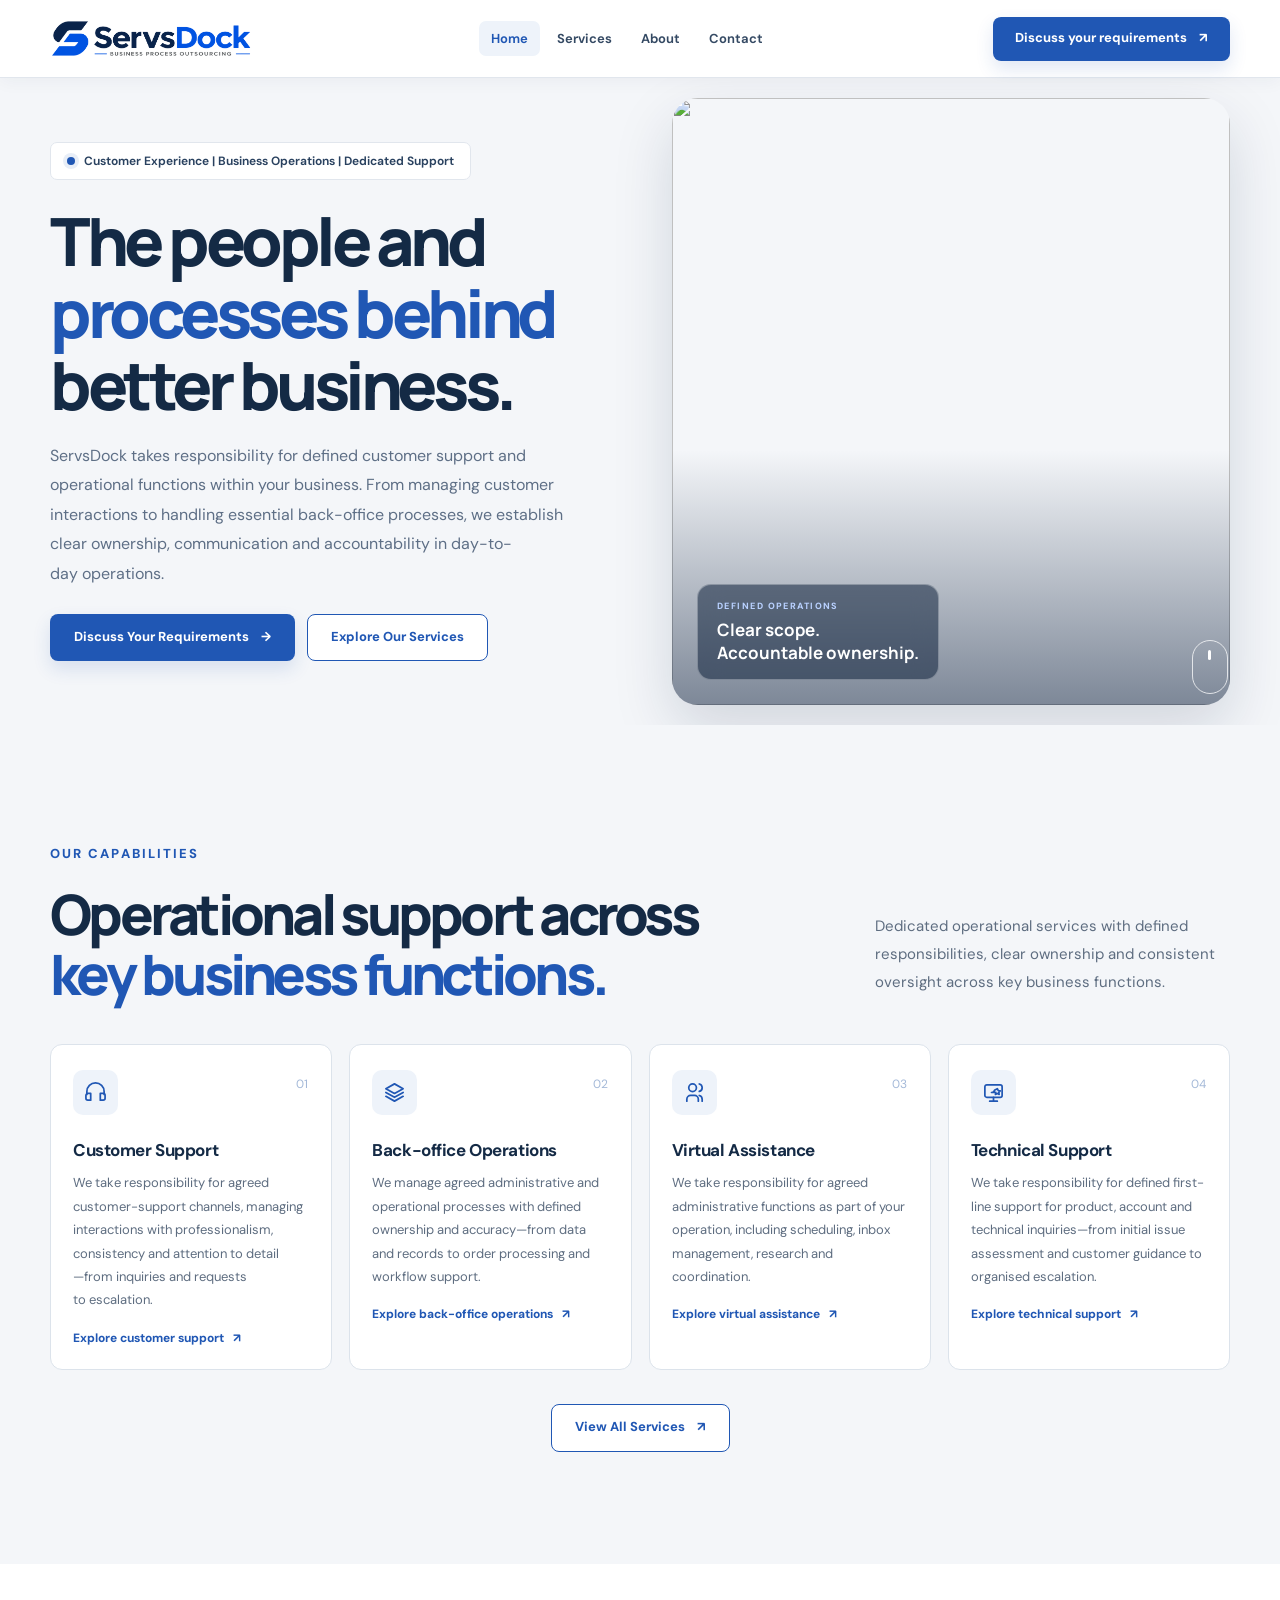
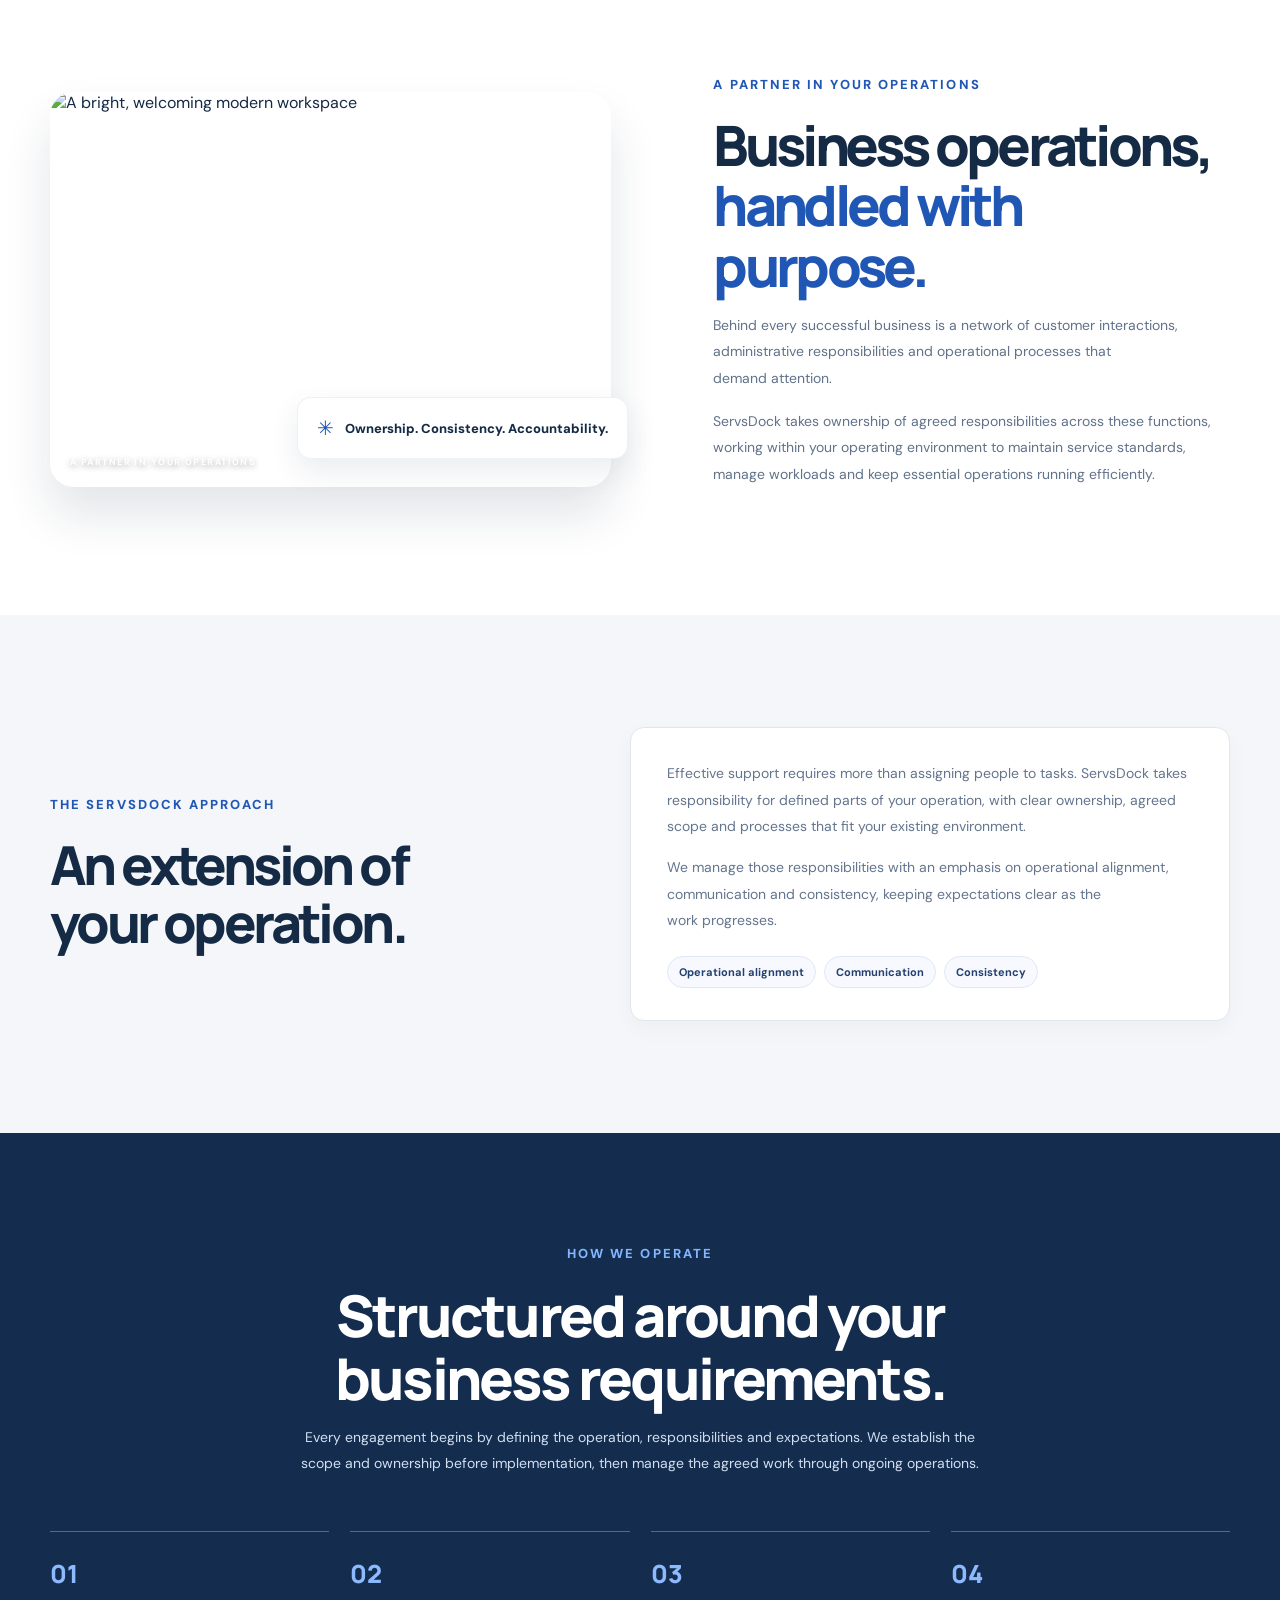
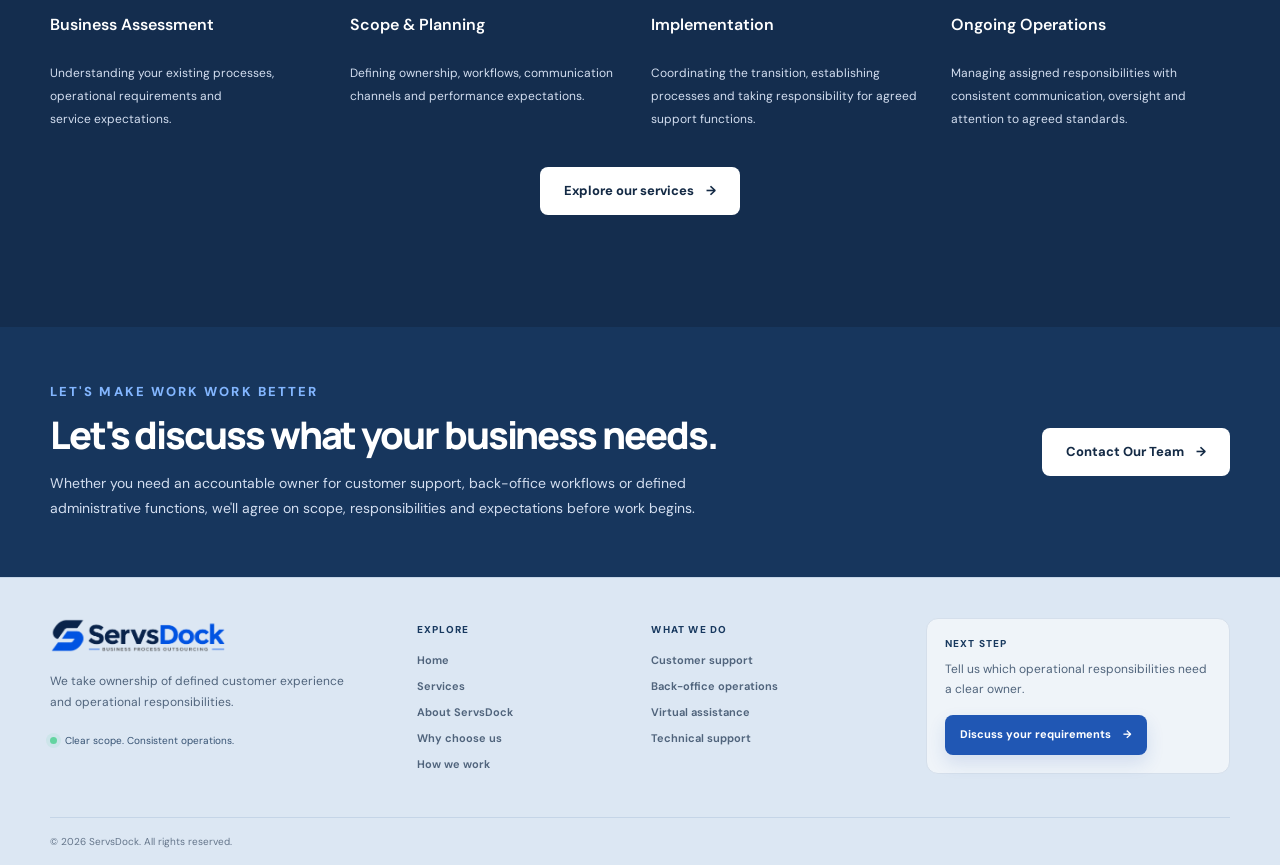
==== index.html @ ab0a5078 "Initial commit" ====
<!doctype html>
<html lang="en">
  <head>
    <meta charset="UTF-8" />
    <meta name="viewport" content="width=device-width, initial-scale=1.0" />
    <meta
      name="description"
      content="ServsDock delivers dedicated customer support and operational services that integrate with your business."
    />
    <meta name="theme-color" content="#f4f6f9" />
    <link rel="stylesheet" href="src/style.css" />
    <title>ServsDock — The people and processes behind better business</title>
    <link rel="icon" type="image/png" href="public/favicon-192.png" sizes="192x192" />
  </head>
  <body>
    <header class="site-header" data-header>
      <div class="container header-inner">
        <a class="brand" href="#home" aria-label="ServsDock home"><img class="brand-logo" src="public/servsdock-logo-hd.png" alt="ServsDock, Business Process Outsourcing" width="202" height="40" /></a>
        <button class="menu-toggle" type="button" aria-label="Open navigation" aria-expanded="false" aria-controls="primary-navigation" data-menu-toggle>
          <span></span><span></span>
        </button>
        <nav class="site-nav" id="primary-navigation" data-navigation aria-label="Main navigation">
          <a href="index.html#home" aria-current="page">Home</a>
          <a href="services.html">Services</a>
          <a href="about.html">About</a>
          <a href="contact.html">Contact</a>
        </nav>
        <a class="button button-primary header-cta" href="contact.html#contact">Discuss your requirements <span aria-hidden="true">↗</span></a>
      </div>
    </header>

    <main>
      <section class="hero" id="home">
        <div class="hero-photo" aria-hidden="true">
          <img
            src="https://images.unsplash.com/photo-1521737711867-e3b97375f902?auto=format&fit=crop&w=1600&q=88"
            alt=""
            fetchpriority="high"
          />
          <div class="hero-image-note"><span>DEFINED OPERATIONS</span><strong>Clear scope.<br />Accountable ownership.</strong></div>
        </div>
        <div class="container hero-inner">
          <div class="hero-copy" data-reveal>
            <p class="eyebrow-pill"><span></span>Customer Experience | Business Operations | Dedicated Support</p>
            <h1>The people and<br /><span>processes behind</span><br />better business.</h1>
            <p class="hero-description">
              ServsDock takes responsibility for defined customer support and operational functions within your business. From managing customer interactions to handling essential back-office processes, we establish clear ownership, communication and accountability in day-to-day operations.
            </p>
            <div class="hero-actions">
              <a class="button button-primary" href="contact.html#contact">Discuss Your Requirements <span aria-hidden="true">→</span></a>
              <a class="button button-outline" href="#services">Explore Our Services</a>
            </div>
          </div>
        </div>
        <a class="hero-scroll" href="#services" aria-label="Scroll to services"><span></span></a>
      </section>

      <section class="section services-section" id="services">
        <div class="container">
          <div class="section-heading section-heading-split" data-reveal>
            <div>
              <p class="eyebrow">Our capabilities</p>
              <h2>Operational support across<br /><span>key business functions.</span></h2>
            </div>
            <p>Dedicated operational services with defined responsibilities, clear ownership and consistent oversight across key business functions.</p>
          </div>
          <div class="services-grid">
            <article class="service-card" id="customer-support" data-reveal>
              <span class="service-card-icon" aria-hidden="true"><svg viewBox="0 0 24 24"><path d="M3 14v-3a9 9 0 0 1 18 0v3"/><path d="M5 13H4a2 2 0 0 0-2 2v3a2 2 0 0 0 2 2h3v-7H5Zm14 0h1a2 2 0 0 1 2 2v3a2 2 0 0 1-2 2h-3v-7h2Z"/></svg></span>
              <span class="card-number">01</span>
              <h3>Customer Support</h3>
              <p>We take responsibility for agreed customer-support channels, managing interactions with professionalism, consistency and attention to detail—from inquiries and requests to escalation.</p>
              <a class="text-link" href="services.html#customer-support">Explore customer support <span aria-hidden="true">↗</span></a>
            </article>
            <article class="service-card" id="back-office" data-reveal>
              <span class="service-card-icon" aria-hidden="true"><svg viewBox="0 0 24 24"><path d="m12 3 9 5-9 5-9-5 9-5Z"/><path d="m3 12 9 5 9-5M3 16l9 5 9-5"/></svg></span>
              <span class="card-number">02</span>
              <h3>Back-office Operations</h3>
              <p>We manage agreed administrative and operational processes with defined ownership and accuracy—from data and records to order processing and workflow support.</p>
              <a class="text-link" href="services.html#back-office">Explore back-office operations <span aria-hidden="true">↗</span></a>
            </article>
            <article class="service-card" id="virtual-assistance" data-reveal>
              <span class="service-card-icon" aria-hidden="true"><svg viewBox="0 0 24 24"><path d="M16 21v-2a4 4 0 0 0-4-4H8a4 4 0 0 0-4 4v2"/><circle cx="10" cy="7" r="4"/><path d="M20 21v-2a4 4 0 0 0-3-3.87M17 3.13a4 4 0 0 1 0 7.75"/></svg></span>
              <span class="card-number">03</span>
              <h3>Virtual Assistance</h3>
              <p>We take responsibility for agreed administrative functions as part of your operation, including scheduling, inbox management, research and coordination.</p>
              <a class="text-link" href="services.html#virtual-assistance">Explore virtual assistance <span aria-hidden="true">↗</span></a>
            </article>
            <article class="service-card" id="technical-support" data-reveal>
              <span class="service-card-icon" aria-hidden="true"><svg viewBox="0 0 24 24"><rect x="3" y="4" width="18" height="13" rx="2"/><path d="M8 21h8m-4-4v4m4-13 1 2 2 .3-1.5 1.5.4 2.2-1.9-1-2 1 .4-2.2L9.9 12l2-.3 1.1-2Z"/></svg></span>
              <span class="card-number">04</span>
              <h3>Technical Support</h3>
              <p>We take responsibility for defined first-line support for product, account and technical inquiries—from initial issue assessment and customer guidance to organised escalation.</p>
              <a class="text-link" href="services.html#technical-support">Explore technical support <span aria-hidden="true">↗</span></a>
            </article>
          </div>
          <div class="services-cta" data-reveal><a class="button button-outline" href="services.html">View All Services <span aria-hidden="true">↗</span></a></div>
        </div>
      </section>

      <section class="section about-section" id="about">
        <div class="container about-grid">
          <div class="about-image-wrap" data-reveal>
            <img
              class="about-image"
              src="https://images.unsplash.com/photo-1497366754035-f200968a6e72?auto=format&fit=crop&w=1200&q=85"
              alt="A bright, welcoming modern workspace"
              loading="lazy"
            />
            <div class="image-note"><span>✳</span> Ownership. Consistency. Accountability.</div>
            <span class="image-index">A PARTNER IN YOUR OPERATIONS</span>
          </div>
          <div class="about-copy" data-reveal>
            <p class="eyebrow">A partner in your operations</p>
            <h2>Business operations,<br /><span>handled with purpose.</span></h2>
            <p>
              Behind every successful business is a network of customer interactions, administrative responsibilities and operational processes that demand attention.
            </p>
            <p>
              ServsDock takes ownership of agreed responsibilities across these functions, working within your operating environment to maintain service standards, manage workloads and keep essential operations running efficiently.
            </p>
          </div>
        </div>
      </section>

      <section class="section home-difference" id="why-us">
        <div class="container home-difference-grid">
          <div class="why-intro" data-reveal>
            <p class="eyebrow">The ServsDock approach</p>
            <h2>An extension of<br /><span>your operation.</span></h2>
          </div>
          <div class="home-difference-copy" data-reveal>
            <p>Effective support requires more than assigning people to tasks. ServsDock takes responsibility for defined parts of your operation, with clear ownership, agreed scope and processes that fit your existing environment.</p>
            <p>We manage those responsibilities with an emphasis on operational alignment, communication and consistency, keeping expectations clear as the work progresses.</p>
            <div class="home-difference-tags" aria-label="Our focus">
              <span>Operational alignment</span><span>Communication</span><span>Consistency</span>
            </div>
          </div>
        </div>
      </section>

      <section class="work-section section home-approach" id="how-we-work">
        <div class="container">
          <div class="work-heading" data-reveal>
            <p class="eyebrow eyebrow-light">How we operate</p>
            <h2>Structured around your<br />business requirements.</h2>
            <p>Every engagement begins by defining the operation, responsibilities and expectations. We establish the scope and ownership before implementation, then manage the agreed work through ongoing operations.</p>
          </div>
          <div class="steps-grid">
            <article class="step" data-reveal><span>01</span><h3>Business Assessment</h3><p>Understanding your existing processes, operational requirements and service expectations.</p></article>
            <article class="step" data-reveal><span>02</span><h3>Scope &amp; Planning</h3><p>Defining ownership, workflows, communication channels and performance expectations.</p></article>
            <article class="step" data-reveal><span>03</span><h3>Implementation</h3><p>Coordinating the transition, establishing processes and taking responsibility for agreed support functions.</p></article>
            <article class="step" data-reveal><span>04</span><h3>Ongoing Operations</h3><p>Managing assigned responsibilities with consistent communication, oversight and attention to agreed standards.</p></article>
          </div>
          <div class="work-cta"><a class="button button-light" href="services.html">Explore our services <span aria-hidden="true">→</span></a></div>
        </div>
      </section>

      <section class="closing-banner home-final-cta">
        <div class="container closing-banner-inner">
          <div>
            <p class="eyebrow eyebrow-light">Let's make work work better</p>
            <h2>Let's discuss what your business needs.</h2>
            <p class="closing-banner-copy">Whether you need an accountable owner for customer support, back-office workflows or defined administrative functions, we'll agree on scope, responsibilities and expectations before work begins.</p>
          </div>
          <a class="button button-light" href="contact.html#contact">Contact Our Team <span aria-hidden="true">→</span></a>
        </div>
      </section>
    </main>

    <footer class="site-footer">
      <div class="container footer-main">
        <div class="footer-brand-block"><a class="footer-brand" href="index.html" aria-label="ServsDock home"><img class="footer-logo" src="public/servsdock-logo-hd.png" alt="ServsDock" width="202" height="40" /></a><p>We take ownership of defined customer experience and operational responsibilities.</p><span class="footer-promise"><i aria-hidden="true"></i> Clear scope. Consistent operations.</span></div>
        <div class="footer-nav-group"><span class="footer-column-title">Explore</span><nav class="footer-links" aria-label="Explore navigation"><a href="index.html">Home</a><a href="services.html">Services</a><a href="about.html">About ServsDock</a><a href="index.html#why-us">Why choose us</a><a href="index.html#how-we-work">How we work</a></nav></div>
        <div class="footer-nav-group"><span class="footer-column-title">What we do</span><nav class="footer-links" aria-label="Services navigation"><a href="services.html#customer-support">Customer support</a><a href="services.html#back-office">Back-office operations</a><a href="services.html#virtual-assistance">Virtual assistance</a><a href="services.html#technical-support">Technical support</a></nav></div>
        <div class="footer-contact"><span class="footer-column-title">Next step</span><p>Tell us which operational responsibilities need a clear owner.</p><a class="button button-primary footer-contact-button" href="contact.html#contact">Discuss your requirements <span aria-hidden="true">→</span></a></div>
      </div>
      <div class="container footer-bottom"><span>&#169; <span data-year></span> ServsDock. All rights reserved.</span></div>
    </footer>
    <script src="src/main.js" defer></script>
  </body>
</html>
---- src/style.css ----
@import url("https://fonts.googleapis.com/css2?family=DM+Sans:wght@400;450;500;550;600;650;700;750;800&family=Manrope:wght@400;500;600;650;700;750;800&display=swap");

:root {
  font-family: "DM Sans", sans-serif;
  color: #142a45;
  background: #fff;
  font-synthesis: none;
  text-rendering: optimizeLegibility;
  -webkit-font-smoothing: antialiased;
  -moz-osx-font-smoothing: grayscale;
  font-optical-sizing: auto;
  font-weight: 400;
  --navy: #142a45;
  --navy-deep: #0b1d35;
  --blue: #2057b4;
  --blue-hover: #19478f;
  --blue-soft: #eef3fa;
  --pale: #f4f6f9;
  --muted: #5e6d80;
  --line: #e1e6ed;
  --container: 1180px;
}

* { box-sizing: border-box; }
html { scroll-behavior: smooth; scroll-padding-top: 86px; }
body { margin: 0; min-width: 360px; }
body, button, input, select, textarea { font-family: "DM Sans", sans-serif; }
button, a, input, select, textarea { -webkit-tap-highlight-color: transparent; }
button, select { font: inherit; }
a { color: inherit; text-decoration: none; }
img { display: block; max-width: 100%; }
::selection { color: #fff; background: var(--blue); }
.container { width: min(var(--container), calc(100% - 64px)); margin-inline: auto; }
.sr-only { position: absolute; width: 1px; height: 1px; padding: 0; margin: -1px; overflow: hidden; clip: rect(0,0,0,0); white-space: nowrap; border: 0; }
.eyebrow { margin: 0 0 22px; color: var(--blue); font-size: 13px; font-weight: 800; letter-spacing: .16em; line-height: 1.35; text-transform: uppercase; }
.section { padding-block: 112px; }

.site-header { position: sticky; z-index: 20; top: 0; height: 78px; border-bottom: 1px solid var(--line); background: rgba(255,255,255,.97); box-shadow: 0 4px 16px rgba(20,42,69,.045); }
.header-inner { display: flex; height: 100%; align-items: center; justify-content: space-between; gap: 30px; }
.brand { display: inline-flex; min-width: 210px; align-items: center; }
.brand-logo { width: 202px; height: auto; object-fit: contain; }
.site-nav { display: flex; height: 100%; align-items: center; gap: 5px; }
.site-nav a { padding: 9px 12px; border-radius: 7px; color: #344963; font-size: 13px; font-weight: 650; transition: color .2s ease, background-color .2s ease; }
.site-nav a:hover,.site-nav a[aria-current="page"] { color: var(--blue); background: var(--blue-soft); }
.site-nav a:focus-visible,.footer-links a:focus-visible,.button:focus-visible,.text-link:focus-visible,.menu-toggle:focus-visible { outline: 3px solid rgba(32,87,180,.35); outline-offset: 3px; }
.footer-links a { font-size: 13px; font-weight: 650; transition: color .2s ease; }
.footer-links a:hover { color: var(--blue); }
.button { display: inline-flex; min-height: 48px; align-items: center; justify-content: center; gap: 12px; padding: 0 23px; border: 1px solid transparent; border-radius: 8px; font-size: 13px; font-weight: 750; line-height: 1.3; transition: background .2s ease, color .2s ease, transform .2s ease, box-shadow .2s ease; }
.button:hover { transform: translateY(-2px); }
.button-primary { color: white; background: var(--blue); box-shadow: 0 8px 18px rgba(32,87,180,.14); }
.button-primary:hover { background: var(--blue-hover); box-shadow: 0 10px 22px rgba(32,87,180,.18); }
.button-outline { border-color: var(--blue); color: var(--blue); background: white; }
.button-outline:hover { color: white; background: var(--blue); }
.header-cta { min-height: 44px; padding-inline: 21px; }
.menu-toggle { display: none; }

.hero { position: relative; min-height: 640px; overflow: hidden; background: #f4f6f9; }
.hero-photo { position: absolute; inset: 20px max(calc((100vw - var(--container))/2),24px) 20px 51%; overflow: hidden; border-radius: 26px; box-shadow: 0 24px 60px rgba(11,32,69,.15); }
.hero-photo::after { position: absolute; inset: 0; background: linear-gradient(0deg,rgba(7,26,55,.5),transparent 42%); content: ""; }
.hero-photo img { width: 100%; height: 100%; object-fit: cover; object-position: center; }
.hero-image-note { position: absolute; z-index: 1; bottom: 25px; left: 25px; display: grid; gap: 7px; padding: 15px 19px; border: 1px solid rgba(255,255,255,.3); border-radius: 14px; color: white; background: rgba(8,27,55,.52); backdrop-filter: blur(12px); }
.hero-image-note > span { color: #b9d1ff; font-size: 9px; font-weight: 800; letter-spacing: .16em; }
.hero-image-note strong { font-family: Manrope,sans-serif; font-size: 17px; line-height: 1.3; }
.hero-inner { position: relative; z-index: 1; display: flex; min-height: inherit; align-items: center; }
.hero-copy { max-width: 610px; padding-block: 64px; }
.eyebrow-pill { display: inline-flex; align-items: center; gap: 9px; margin: 0 0 25px; padding: 10px 16px; border: 1px solid #e1e6ed; border-radius: 7px; color: #29415f; background: #fff; font-size: 12px; font-weight: 650; }
.eyebrow-pill > span { width: 8px; height: 8px; border-radius: 50%; background: var(--blue); box-shadow: 0 0 0 4px rgba(32,87,180,.1); }
h1,h2,h3,p { text-wrap: pretty; }
.hero h1,.section-heading h2,.about-copy h2,.why-intro h2,.work-heading h2,.contact-copy h2 { margin: 0; font-family: Manrope, sans-serif; font-size: clamp(44px, 5.2vw, 69px); font-weight: 800; letter-spacing: -.067em; line-height: 1.08; }
.hero h1 > span,.section-heading h2 > span,.about-copy h2 > span,.contact-copy h2 > span { color: var(--blue); }
.hero-description { margin: 20px 0 25px; color: #5e6f86; font-size: 16px; line-height: 1.85; }
.hero-actions { display: flex; flex-wrap: wrap; gap: 12px; }
.hero-actions .button { min-height: 47px; }
.hero-footnote { display: flex; align-items: center; gap: 9px; margin: 28px 0 0; color: #536681; font-size: 12px; font-weight: 550; }
.hero-footnote-dot { width: 7px; height: 7px; border-radius: 50%; background: #34b888; }
.hero-scroll { position: absolute; z-index: 2; right: 4.1%; bottom: 31px; display: grid; width: 36px; height: 54px; place-items: start center; padding-top: 9px; border: 1px solid rgba(255,255,255,.75); border-radius: 20px; }
.hero-scroll span { width: 3px; height: 10px; border-radius: 3px; background: white; animation: scroll-pulse 1.5s ease-in-out infinite; }
@keyframes scroll-pulse { 50% { transform: translateY(8px); opacity: .35; } }

.service-ribbon { position: relative; z-index: 2; display: grid; grid-template-columns: repeat(4,1fr); margin-top: -1px; padding: 21px 24px; border: 1px solid var(--line); border-radius: 0 0 14px 14px; background: #fff; box-shadow: 0 10px 24px rgba(26,49,82,.04); }
.service-ribbon a { display: flex; min-height: 41px; align-items: center; gap: 12px; padding-inline: 16px; border-right: 1px solid var(--line); font-size: 13px; font-weight: 700; transition: color .2s ease; }
.service-ribbon a:last-child { border-right: 0; }
.service-ribbon a:hover { color: var(--blue); }
.service-icon,.service-card-icon { display: grid; flex: 0 0 auto; place-items: center; border-radius: 10px; color: var(--blue); background: var(--blue-soft); font-family: "DM Sans", sans-serif; font-size: 22px; font-weight: 650; }
.service-icon { width: 40px; height: 40px; }
.service-icon svg,.service-card-icon svg { width: 23px; height: 23px; fill: none; stroke: currentColor; stroke-linecap: round; stroke-linejoin: round; stroke-width: 1.8; }

.services-section { padding-top: 120px; background: var(--pale); }
.section-heading-split { display: flex; align-items: end; justify-content: space-between; gap: 50px; margin-bottom: 40px; }
.section-heading h2,.about-copy h2,.why-intro h2,.contact-copy h2 { font-size: clamp(40px, 4.35vw, 56px); }
.section-heading-split > p { max-width: 355px; margin: 0 0 8px; color: var(--muted); font-size: 15px; line-height: 1.85; }
.services-grid { display: grid; grid-template-columns: repeat(4,minmax(0,1fr)); gap: 17px; }
.service-card { position: relative; min-height: 252px; padding: 25px 22px 22px; border: 1px solid #dce3eb; border-radius: 12px; background: #fff; transition: transform .2s ease, border-color .2s ease, box-shadow .2s ease; scroll-margin-top: 104px; }
.service-card[data-reveal]:hover,.service-card[data-reveal]:focus-within { transform: translateY(-2px); border-color: #9eb4d1; box-shadow: 0 9px 20px rgba(23,47,78,.08); }
.service-card-icon { width: 45px; height: 45px; margin-bottom: 24px; border-radius: 10px; font-size: 22px; transition: color .2s ease, background-color .2s ease, transform .2s ease; }
.service-card[data-reveal]:hover .service-card-icon,.service-card[data-reveal]:focus-within .service-card-icon { transform: translateY(-1px); color: #fff; background: var(--blue); }
.card-number { position: absolute; top: 31px; right: 23px; color: #a4b9d8; font-size: 12px; }
.service-card h3 { margin: 0 0 10px; font-size: 17px; font-weight: 700; letter-spacing: -.025em; }
.service-card p { margin: 0; color: var(--muted); font-size: 13px; line-height: 1.8; }
.text-link { display: inline-flex; align-items: center; gap: 9px; color: var(--blue); font-size: 13px; font-weight: 750; }
.service-card .text-link { margin-top: 18px; font-size: 12px; }
.text-link:hover span { transform: translate(2px,-2px); }
.text-link span { display: inline-block; transition: transform .18s ease; }
.services-cta { display: flex; justify-content: center; margin-top: 34px; }

.about-section { background: #fff; }
.about-grid { display: grid; grid-template-columns: minmax(0,1fr) minmax(0,.92fr); align-items: center; gap: clamp(54px,8vw,102px); }
.about-image-wrap { position: relative; min-height: 395px; }
.about-image { width: 100%; height: 395px; border-radius: 24px; object-fit: cover; object-position: center; box-shadow: 0 28px 48px rgba(26,40,67,.12); }
.image-note { position: absolute; right: -17px; bottom: 28px; display: flex; align-items: center; gap: 11px; padding: 17px 19px; border: 1px solid rgba(236,241,249,.95); border-radius: 14px; background: #fff; box-shadow: 0 12px 30px rgba(19,40,70,.09); font-size: 13px; font-weight: 800; }
.image-note span { color: var(--blue); font-size: 20px; }
.image-index { position: absolute; bottom: 19px; left: 20px; color: white; font-size: 9px; font-weight: 750; letter-spacing: .16em; text-shadow: 0 2px 6px rgba(0,0,0,.4); }
.about-copy > p:not(.eyebrow) { margin: 16px 0; color: #61728a; font-size: 14px; line-height: 1.9; }
.about-copy .text-link { margin-top: 7px; }

.why-section { padding-block: 112px; }
.why-grid { display: grid; grid-template-columns: .95fr 1.05fr; gap: 90px; }
.why-intro > p:last-child { max-width: 425px; margin: 19px 0 0; color: #687a92; font-size: 14px; line-height: 1.9; }
.why-intro h2 { font-size: clamp(41px,4.2vw,55px); }
.why-list { margin-top: -10px; }
.why-item { display: grid; grid-template-columns: 31px 1fr; gap: 17px; padding: 24px 0; border-bottom: 1px solid var(--line); }
.why-item:first-child { padding-top: 0; }
.why-item:last-child { border-bottom: 0; }
.why-icon { display: grid; width: 29px; height: 29px; place-items: center; border: 2px solid #9db4d4; border-radius: 50%; color: var(--blue); font-size: 17px; font-weight: 800; }
.why-item h3 { margin: 1px 0 8px; font-size: 17px; font-weight: 550; letter-spacing: -.02em; }
.why-item p { margin: 0; color: #708097; font-size: 13px; line-height: 1.8; }

.home-difference { background: var(--pale); }
.home-difference-grid { display: grid; grid-template-columns: .9fr 1.1fr; align-items: center; gap: clamp(42px,7vw,92px); }
.home-difference-copy { padding: 32px 36px; border: 1px solid var(--line); border-radius: 14px; background: #fff; box-shadow: 0 8px 22px rgba(26,49,82,.035); }
.home-difference-copy p { margin: 0; color: #64758e; font-size: 14px; line-height: 1.9; }
.home-difference-copy p + p { margin-top: 14px; }
.home-difference-tags { display: flex; flex-wrap: wrap; gap: 8px; margin-top: 22px; }
.home-difference-tags span { padding: 8px 11px; border: 1px solid #dfe8f8; border-radius: 999px; color: #23416f; background: #f7f9ff; font-size: 11px; font-weight: 700; }

.work-section { position: relative; overflow: hidden; color: #fff; background: #142d4e; }
.work-section .container { position: relative; z-index: 1; }
.work-heading { margin-bottom: 54px; text-align: center; }
.eyebrow-light { color: #83b6ff; }
.work-heading h2 { font-size: clamp(38px,4.5vw,58px); letter-spacing: -.05em; }
.work-heading > p:not(.eyebrow) { max-width: 700px; margin: 16px auto 0; color: #d3def0; font-size: 14px; line-height: 1.85; }
.steps-grid { display: grid; grid-template-columns: repeat(3,minmax(0,1fr)); gap: 27px; }
.home-approach .steps-grid { grid-template-columns: repeat(4,minmax(0,1fr)); gap: 21px; }
.step { padding-top: 24px; border-top: 1px solid rgba(180,208,255,.38); }
.step > span { color: #8dbaff; font-family: Manrope,sans-serif; font-size: 25px; font-weight: 800; }
.step h3 { margin: 23px 0 10px; font-size: 19px; font-weight: 600; }
.step p { max-width: 310px; margin: 0; color: #d3def0; font-size: 13px; line-height: 1.9; }
.home-approach .step h3 { min-height: 2.4em; font-size: 16px; }
.home-approach .step p { font-size: 12px; }
.work-cta { margin-top: 37px; text-align: center; }
.button-light { color: var(--navy); background: #fff; }
.button-light:hover { color: var(--blue); background: #eef4ff; }

.contact-section { background: #f6f8fb; }
.contact-services-link { margin-top: 8px; }
.contact-grid { display: grid; grid-template-columns: .88fr 1.12fr; align-items: start; gap: 78px; }
.contact-copy { padding-top: 7px; }
.contact-copy > p:not(.eyebrow,.demo-notice) { max-width: 380px; margin: 17px 0; color: #677991; font-size: 15px; line-height: 1.9; }
.contact-promise { display: flex; align-items: center; gap: 11px; margin-top: 25px; color: #173c77; font-size: 13px; font-weight: 650; }
.contact-promise > span { display: grid; width: 31px; height: 31px; place-items: center; border: 1px solid #a9c5fc; border-radius: 50%; color: var(--blue); }
.demo-notice { margin-top: 24px; color: #76869a; font-size: 11px; line-height: 1.7; }
.contact-form { padding: 32px; border: 1px solid #e2eaf7; border-radius: 22px; background: #fff; box-shadow: 0 18px 48px rgba(26,54,94,.05); }
.form-heading h3 { margin: 0; font-size: 23px; font-weight: 600; letter-spacing: -.045em; }
.form-heading p { margin: 7px 0 22px; color: #74839a; font-size: 13px; }
.form-fields { display: grid; grid-template-columns: repeat(2,minmax(0,1fr)); gap: 17px 14px; }
.form-fields label { display: flex; min-width: 0; flex-direction: column; gap: 8px; color: #31435f; font-size: 12px; font-weight: 650; }
.form-fields input,.form-fields select,.form-fields textarea { width: 100%; min-height: 47px; padding: 0 14px; border: 1px solid #dce5f2; border-radius: 11px; outline: none; color: var(--navy); background: #fbfcff; font-size: 13px; transition: border-color .18s ease, box-shadow .18s ease; }
.form-fields input:focus,.form-fields select:focus,.form-fields textarea:focus { border-color: #7e9bc5; box-shadow: 0 0 0 3px rgba(32,87,180,.1); }
.form-fields input::placeholder,.form-fields textarea::placeholder { color: #98a5b7; }
.form-fields select { appearance: none; background-image: url("data:image/svg+xml,%3Csvg xmlns='http://www.w3.org/2000/svg' width='15' height='15' viewBox='0 0 24 24' fill='none' stroke='%23243c60' stroke-width='2'%3E%3Cpath d='m6 9 6 6 6-6'/%3E%3C/svg%3E"); background-repeat: no-repeat; background-position: right 14px center; }
.form-fields select:invalid { color: #98a5b7; }
.form-fields textarea { min-height: 106px; padding: 13px 14px; resize: vertical; }
.form-fields .form-service,.form-fields .form-message { grid-column: 1/-1; }
.form-submit { min-height: 47px; margin-top: 18px; }
.form-feedback { display: none; margin: 12px 0 0; padding: 11px 13px; border-radius: 9px; color: #225c3e; background: #ebf9f1; font-size: 12px; line-height: 1.55; }
.form-feedback.is-visible { display: block; }

.site-footer { position: relative; overflow: hidden; padding-top: 40px; border-top: 1px solid #c5d5e7; color: #344a64; background: #dce7f3; }
.footer-column-title { margin: 0 0 10px; color: #18395f; font-size: 10px; font-weight: 800; letter-spacing: .16em; text-transform: uppercase; }
.footer-main { display: grid; grid-template-columns: 1.25fr .75fr .9fr 1.15fr; gap: 36px; padding-bottom: 43px; }
.footer-brand { display: inline-flex; margin-bottom: 18px; }
.footer-logo { display: block; width: 176px; height: auto; }
.footer-brand-block > p { max-width: 310px; margin: 0 0 14px; color: #50647c; font-size: 12px; line-height: 1.8; }
.footer-promise { display: inline-flex; align-items: center; gap: 8px; color: #365272; font-size: 10px; }
.footer-promise i { width: 7px; height: 7px; border-radius: 50%; background: #63d4a0; box-shadow: 0 0 0 4px rgba(99,212,160,.12); }
.footer-nav-group { padding-top: 5px; }
.footer-column-title { display: block; margin-bottom: 17px; color: #18395f; font-size: 10px; letter-spacing: .12em; }
.footer-links { display: grid; justify-content: start; gap: 12px; }
.footer-links a { width: fit-content; color: #50647c; font-size: 11px; transition: color .2s ease,transform .2s ease; }
.footer-links a:hover { color: var(--blue); transform: translateX(3px); }
.footer-contact { padding: 18px; border: 1px solid #d5dfeb; border-radius: 12px; background: rgba(255,255,255,.55); }
.footer-contact .footer-column-title { margin-bottom: 10px; }
.footer-contact > p { margin: 0 0 15px; color: #50647c; font-size: 12px; line-height: 1.65; }
.footer-contact-button { min-height: 40px; padding-inline: 14px; font-size: 11px; }
.footer-main-contact { grid-template-columns: 1.35fr .85fr .95fr; }
.footer-bottom { display: flex; justify-content: space-between; gap: 20px; padding-block: 17px; border-top: 1px solid #c5d5e7; color: #64758a; font-size: 10px; }

.inner-page-hero { position: relative; display: flex; min-height: 490px; align-items: center; overflow: hidden; background: #f4f6f9; }
.inner-page-hero-content { position: relative; z-index: 1; width: min(var(--container),calc(100% - 64px)); margin-inline: auto; padding-block: 73px; }
.inner-page-hero-content > * { max-width: 530px; }
.inner-page-hero-media { position: absolute; top: 24px; right: max(calc((100vw - var(--container))/2),24px); bottom: 24px; width: min(43%,600px); overflow: hidden; border-radius: 25px; box-shadow: 0 24px 60px rgba(11,32,69,.14); }
.inner-page-hero-media::after { position: absolute; inset: 0; background: linear-gradient(0deg,rgba(7,26,55,.53),transparent 48%); content: ""; }
.inner-page-hero-media img { width: 100%; height: 100%; object-fit: cover; object-position: center; }
.inner-hero-label { position: absolute; z-index: 1; bottom: 24px; left: 24px; display: grid; gap: 7px; padding: 16px 19px; border: 1px solid rgba(255,255,255,.32); border-radius: 14px; color: white; background: rgba(8,27,55,.52); backdrop-filter: blur(12px); }
.inner-hero-label span { color: #c8d9ff; font-size: 9px; font-weight: 800; letter-spacing: .15em; }
.inner-hero-label strong { font-family: Manrope,sans-serif; font-size: 18px; line-height: 1.3; }
.inner-page-hero-about { min-height: 490px; }
.inner-page-hero-about .inner-page-hero-content { margin-left: max(calc((100vw - var(--container))/2),32px); }
.about-hero-visual { position: absolute; z-index: 1; top: 50%; right: max(calc((100vw - var(--container))/2),24px); display: grid; width: min(41%,520px); gap: 10px; padding: 26px; transform: translateY(-50%); border: 1px solid #e1e6ed; border-radius: 16px; background: #fff; box-shadow: 0 12px 30px rgba(23,47,78,.08); }
.about-hero-visual > p { margin: 0 0 6px; color: var(--blue); font-size: 10px; font-weight: 800; letter-spacing: .15em; }
.about-hero-visual > div { display: flex; align-items: center; gap: 14px; padding: 14px; border: 1px solid #e7ebf1; border-radius: 9px; background: #fbfcfd; }
.about-hero-visual > div > span { color: #8ca9d5; font-family: Manrope,sans-serif; font-size: 18px; font-weight: 800; }
.about-hero-visual strong { color: var(--navy); font-size: 14px; }
.about-hero-foot { margin-top: 7px; color: #677991; font-size: 12px; }
.inner-page-hero h1,.contact-page-intro h1 { margin: 0; font-family: Manrope,sans-serif; font-size: clamp(48px,6.1vw,70px); font-weight: 800; letter-spacing: -.067em; line-height: 1.07; }
.inner-page-hero h1 span,.contact-page-intro h1 span { color: var(--blue); }
.inner-page-hero-content > p:not(.eyebrow) { max-width: 470px; margin: 18px 0 23px; color: #64758e; font-size: 15px; line-height: 1.85; }
.inner-page-hero .button { min-height: 46px; }
.services-grid-page .service-card { min-height: 285px; }
.services-grid-page .service-card p { line-height: 1.85; }
.closing-banner h2 { margin: 0; font-family: Manrope,sans-serif; font-size: clamp(28px,3.2vw,40px); font-weight: 800; letter-spacing: -.055em; line-height: 1.15; }
.service-points { display: grid; gap: 8px; margin: 17px 0 20px; padding: 0; color: #62748c; font-size: 11px; list-style: none; }
.service-points li { position: relative; padding-left: 17px; line-height: 1.5; }
.service-points li::before { position: absolute; top: .48em; left: 0; width: 7px; height: 7px; border: 2px solid #94afd1; border-radius: 3px; content: ""; }
.services-grid-page .service-card { display: flex; flex-direction: column; align-items: flex-start; }
.services-grid-page .service-card .text-link { margin-top: auto; }
.service-steps-section { padding-block: 90px; background: var(--pale); }
.service-steps-heading { max-width: 590px; margin-bottom: 34px; }
.service-steps-heading .eyebrow { margin-bottom: 13px; }
.service-steps-heading h2 { margin: 0; font-family: Manrope,sans-serif; font-size: clamp(35px,4.2vw,51px); font-weight: 800; letter-spacing: -.06em; line-height: 1.12; }
.service-steps-heading h2 span { color: var(--blue); }
.service-steps-heading > p:last-child { max-width: 500px; margin: 13px 0 0; color: #687a91; font-size: 13px; line-height: 1.8; }
.service-steps-grid { display: grid; grid-template-columns: repeat(3,minmax(0,1fr)); gap: 15px; margin-bottom: 28px; }
.service-steps-grid article { min-height: 168px; padding: 22px; border: 1px solid var(--line); border-radius: 13px; background: #fff; transition: transform .22s ease, border-color .22s ease, box-shadow .22s ease; }
.service-steps-grid article[data-reveal]:hover { transform: translateY(-3px); border-color: #9eb4d1; box-shadow: 0 12px 24px rgba(23,47,78,.08); }
.service-steps-grid article > span { color: var(--blue); font-size: 11px; font-weight: 800; letter-spacing: .1em; }
.service-steps-grid h3 { margin: 18px 0 8px; font-size: 15px; }
.service-steps-grid p { margin: 0; color: #687a91; font-size: 12px; line-height: 1.75; }
.closing-banner { padding-block: 56px; color: white; background: #17365d; }
.closing-banner-inner { display: flex; align-items: center; justify-content: space-between; gap: 28px; }
.closing-banner .eyebrow { margin-bottom: 12px; }
.closing-banner h2 { font-size: clamp(27px,3.1vw,38px); }
.closing-banner .button { flex: 0 0 auto; }
.home-final-cta .closing-banner-inner > div { max-width: 720px; }
.closing-banner-copy { max-width: 690px; margin: 14px 0 0; color: #d3def0; font-size: 14px; line-height: 1.8; }
.contact-page-intro { padding-block: 70px 23px; background: var(--pale); }
.contact-intro-grid { display: grid; grid-template-columns: 1.1fr .8fr; align-items: center; gap: clamp(42px,8vw,100px); }
.contact-intro-grid > div:first-child { padding-block: 22px; }
.contact-intro-grid h1 { margin: 0; font-family: Manrope,sans-serif; font-size: clamp(43px,5vw,62px); font-weight: 800; letter-spacing: -.067em; line-height: 1.07; }
.contact-intro-grid h1 span { color: var(--blue); }
.contact-intro-grid > div:first-child > p:not(.eyebrow) { max-width: 520px; margin: 15px 0 22px; color: #667991; font-size: 14px; line-height: 1.8; }
.contact-intro-aside { display: grid; gap: 9px; padding: 23px; border: 1px solid #dfe8f7; border-radius: 20px; background: rgba(255,255,255,.76); box-shadow: 0 18px 48px rgba(30,60,106,.07); }
.contact-intro-aside > span { margin: 0 0 5px 3px; color: var(--blue); font-size: 9px; font-weight: 800; letter-spacing: .16em; }
.contact-intro-aside > div { display: grid; grid-template-columns: 32px 1fr; align-items: center; gap: 0 11px; padding: 12px; border: 1px solid #e5ecf7; border-radius: 12px; background: #fff; }
.contact-intro-aside b { grid-row: span 2; color: #8ca9d5; font-family: Manrope,sans-serif; font-size: 18px; }
.contact-intro-aside strong { color: var(--navy); font-size: 12px; }
.contact-intro-aside small { margin-top: 3px; color: #728198; font-size: 10px; }
.contact-page-intro h1 { font-size: clamp(43px,5vw,58px); }
.contact-page-section { padding-top: 54px; }

[data-reveal] { opacity: 0; transform: translateY(15px); transition: opacity .65s ease, transform .65s cubic-bezier(.2,.7,.25,1); }
[data-reveal].is-visible { opacity: 1; transform: translateY(0); }
.services-grid [data-reveal]:nth-child(2),.steps-grid [data-reveal]:nth-child(2) { transition-delay: .08s; }
.services-grid [data-reveal]:nth-child(3),.steps-grid [data-reveal]:nth-child(3) { transition-delay: .16s; }
.services-grid [data-reveal]:nth-child(4) { transition-delay: .24s; }

@media (min-width: 1440px) { :root { --container: 1230px; } .hero { min-height: 648px; } }
@media (min-width: 981px) and (max-width: 1320px) {
  .hero-photo { left: 52.5%; }
  .hero-copy { max-width: 46%; }
  .inner-page-hero-content > * { max-width: 46%; }
}
@media (max-width: 980px) {
  :root { --container: 880px; }
  .container { width: min(var(--container),calc(100% - 48px)); }
  .brand { min-width: auto; }
  .brand-logo { width: 184px; }
  .site-nav { gap: 3px; }
  .header-inner { gap: 18px; }
  .header-cta { padding-inline: 13px; font-size: 11px; }
  .hero { min-height: 600px; }
  .hero-photo { left: 53%; right: 24px; }
  .hero-copy { max-width: 49%; }
  .hero h1 { font-size: 59px; }
  .service-ribbon { grid-template-columns: repeat(2,1fr); gap: 12px 0; }
  .service-ribbon a:nth-child(2) { border-right: 0; }
  .services-grid { grid-template-columns: repeat(2,minmax(0,1fr)); }
  .service-card { min-height: 230px; }
  .about-grid { gap: 44px; }
  .about-image-wrap,.about-image { min-height: 340px; height: 340px; }
  .why-grid { gap: 50px; }
  .inner-page-hero-content { width: min(var(--container),calc(100% - 48px)); }
  .inner-page-hero-content > * { max-width: 48%; }
  .inner-page-hero-media { right: 24px; width: 43%; }
  .inner-page-hero-about .inner-page-hero-content { margin-left: 24px; }
  .about-hero-visual { right: 24px; width: 43%; padding: 18px; }
  .about-hero-visual > div { padding: 11px; }
  .contact-intro-grid { gap: 36px; }
  .home-difference-grid { grid-template-columns: 1fr; gap: 30px; }
  .home-approach .steps-grid { grid-template-columns: repeat(2,minmax(0,1fr)); }
  .contact-grid { gap: 40px; }
  .footer-main { grid-template-columns: repeat(3,minmax(0,1fr)); gap: 25px; padding-bottom: 34px; }
  .footer-main-contact { grid-template-columns: repeat(2,minmax(0,1fr)); }
  .footer-brand-block { grid-column: 1 / -1; }
  .footer-links { gap: 11px; }
  .inquiry-table th,.inquiry-table td { padding-inline: 9px; }
}

@media (max-width: 680px) {
  body { min-width: 320px; }
  .container { width: calc(100% - 40px); }
  .section { padding-block: 76px; }
  .site-header { height: 68px; }
  .brand::before { width: 38px; height: 38px; flex-basis: 38px; border-radius: 11px; }
  .brand-logo { width: 158px; }
  .menu-toggle { display: flex; width: 42px; height: 42px; flex-direction: column; align-items: center; justify-content: center; gap: 5px; border: 1px solid #e3eaf5; border-radius: 12px; background: #fff; }
  .menu-toggle > span { width: 16px; height: 2px; border-radius: 2px; background: var(--navy); transition: transform .2s ease; }
  .menu-toggle[aria-expanded="true"] > span:first-child { transform: translateY(3.5px) rotate(45deg); }
  .menu-toggle[aria-expanded="true"] > span:last-child { transform: translateY(-3.5px) rotate(-45deg); }
  .header-cta { display: none; }
  .header-inner { position: relative; gap: 10px; }
  .site-nav { position: absolute; top: 59px; right: -20px; left: -20px; display: none; height: auto; align-items: stretch; gap: 0; padding: 8px 20px 17px; border-bottom: 1px solid var(--line); background: #fff; box-shadow: 0 16px 22px rgba(20,40,70,.07); }
  .site-nav.is-open { display: flex; flex-direction: column; }
  .site-nav a { padding: 12px 8px; border-radius: 0; border-bottom: 1px solid #f1f3f7; font-size: 14px; }
  .site-nav a:hover,.site-nav a[aria-current="page"] { color: var(--blue); background: var(--blue-soft); }
  .site-nav a:last-child { border: 0; }
  .hero { min-height: 0; padding-bottom: 0; }
  .hero-photo { position: relative; inset: auto; width: calc(100% - 32px); height: 245px; margin: 14px auto 0; border-radius: 20px; }
  .hero-image-note { bottom: 14px; left: 14px; padding: 11px 14px; }
  .hero-image-note strong { font-size: 15px; }
  .hero-inner { min-height: 0; }
  .hero-copy { max-width: 100%; padding-block: 44px 26px; }
  .eyebrow-pill { margin-bottom: 19px; padding: 9px 12px; font-size: 10px; }
  .hero h1 { font-size: clamp(42px,11vw,57px); }
  .hero-description { margin-block: 16px 20px; font-size: 13px; }
  .desktop-break { display: none; }
  .hero-actions .button { min-height: 43px; padding-inline: 17px; font-size: 12px; }
  .hero-footnote { margin-top: 21px; font-size: 10px; }
  .hero-scroll { display: none; }
  .service-ribbon { width: calc(100% - 40px); grid-template-columns: 1fr 1fr; gap: 0; margin-top: 0; padding: 7px; border-radius: 14px; }
  .service-ribbon a { gap: 8px; padding: 10px 7px; border-right: 1px solid var(--line); font-size: 10px; }
  .service-ribbon a:nth-child(2) { border-right: 0; }
  .service-ribbon a:nth-child(1),.service-ribbon a:nth-child(2) { border-bottom: 1px solid var(--line); }
  .service-icon { width: 33px; height: 33px; border-radius: 10px; font-size: 18px; }
  .services-section { padding-top: 78px; }
  .section-heading-split { display: block; margin-bottom: 27px; }
  .eyebrow { margin-bottom: 16px; font-size: 11px; }
  .section-heading h2,.about-copy h2,.contact-copy h2 { font-size: clamp(38px,10vw,49px); }
  .section-heading-split > p { margin: 12px 0 0; font-size: 13px; }
  .services-grid { grid-template-columns: 1fr; gap: 11px; }
  .service-card { min-height: 0; padding: 18px; }
  .service-card-icon { width: 42px; height: 42px; margin-bottom: 19px; }
  .card-number { top: 25px; right: 19px; }
  .service-card h3 { font-size: 16px; }
  .service-card p { font-size: 12px; }
  .service-card .text-link { margin-top: 12px; }
  .services-cta { margin-top: 25px; }
  .about-grid { grid-template-columns: 1fr; gap: 39px; }
  .about-image-wrap,.about-image { min-height: 258px; height: 258px; }
  .about-image { border-radius: 17px; }
  .image-note { right: -7px; bottom: 17px; padding: 12px 13px; font-size: 11px; }
  .image-index { bottom: 14px; left: 13px; font-size: 8px; }
  .about-copy > p:not(.eyebrow) { font-size: 13px; }
  .why-grid { grid-template-columns: 1fr; gap: 37px; }
  .home-difference-grid { gap: 22px; }
  .home-difference-copy { padding: 22px 20px; border-radius: 17px; }
  .home-difference-copy p { font-size: 13px; }
  .why-intro h2 { font-size: clamp(39px,10vw,49px); }
  .why-intro > p:last-child { margin-top: 13px; font-size: 13px; }
  .why-list { margin-top: 0; }
  .why-item { gap: 12px; padding-block: 19px; }
  .why-item:first-child { padding-top: 0; }
  .why-item h3 { font-size: 15px; }
  .why-item p { font-size: 12px; }
  .work-heading { margin-bottom: 35px; }
  .work-heading h2 { font-size: clamp(34px,8.5vw,45px); }
  .work-heading > p:not(.eyebrow) { margin-top: 13px; font-size: 13px; }
  .steps-grid { grid-template-columns: 1fr; gap: 23px; }
  .home-approach .steps-grid { grid-template-columns: 1fr; gap: 23px; }
  .step { padding-top: 17px; }
  .step h3 { margin-block: 14px 7px; font-size: 17px; }
  .home-approach .step h3 { min-height: 0; }
  .step p { font-size: 12px; }
  .work-cta { margin-top: 29px; }
  .button-light { min-height: 44px; padding-inline: 17px; font-size: 12px; }
  .contact-grid { grid-template-columns: 1fr; gap: 27px; }
  .contact-copy > p:not(.eyebrow,.demo-notice) { font-size: 13px; }
  .contact-promise { margin-top: 22px; font-size: 11px; }
  .demo-notice { margin-top: 15px; }
  .contact-form { padding: 22px 18px; border-radius: 17px; }
  .form-heading h3 { font-size: 20px; }
  .form-heading p { font-size: 12px; line-height: 1.6; }
  .form-fields { gap: 15px 10px; }
  .form-fields label { font-size: 10px; }
  .form-fields input,.form-fields select { min-height: 43px; padding-inline: 10px; font-size: 11px; }
  .form-fields textarea { min-height: 98px; font-size: 11px; }
  .form-submit { min-height: 44px; font-size: 12px; }
  .footer-main { grid-template-columns: 1fr 1fr; gap: 29px 18px; padding-bottom: 29px; }
  .footer-brand-block { grid-column: 1 / -1; }
  .footer-logo { width: 158px; }
  .footer-brand-block > p { max-width: 290px; margin-block: 0 10px; }
  .footer-contact { grid-column: 1 / -1; }
  .footer-column-title { margin-bottom: 13px; font-size: 9px; }
  .footer-links { gap: 10px; }
  .footer-links a { font-size: 10px; }
  .footer-bottom { flex-direction: column; gap: 7px; padding-block: 14px; font-size: 9px; }
  .footer-bottom { flex-direction: column; gap: 6px; padding-block: 13px; font-size: 9px; }
  .inner-page-hero { min-height: 0; flex-direction: column; padding-top: 14px; }
  .inner-page-hero-media { position: relative; inset: auto; order: 0; width: calc(100% - 32px); height: 220px; margin-inline: auto; border-radius: 19px; }
  .inner-hero-label { bottom: 14px; left: 14px; padding: 12px 15px; }
  .inner-page-hero-content { order: 1; width: calc(100% - 40px); margin: 0; padding-block: 42px; }
  .inner-page-hero-content > * { max-width: 100%; }
  .inner-page-hero h1,.contact-page-intro h1 { font-size: clamp(43px,11vw,57px); }
  .inner-page-hero-content > p:not(.eyebrow) { max-width: 390px; font-size: 13px; }
  .inner-page-hero-about { padding-top: 0; }
  .inner-page-hero-about .inner-page-hero-content { order: 0; width: calc(100% - 40px); margin: 0; padding-block: 48px 25px; }
  .about-hero-visual { position: relative; top: auto; right: auto; order: 1; width: calc(100% - 40px); margin: 0 auto 28px; padding: 16px; transform: none; border-radius: 18px; }
  .about-hero-visual > div { padding: 10px 12px; }
  .about-hero-visual > div > span { font-size: 16px; }
  .about-hero-visual strong { font-size: 12px; }
  .about-hero-foot { font-size: 11px; }
  .services-grid-page .service-card { min-height: 0; }
  .service-steps-section { padding-block: 62px; }
  .service-steps-heading { margin-bottom: 24px; }
  .service-steps-heading h2 { font-size: clamp(34px,9vw,43px); }
  .service-steps-grid { grid-template-columns: 1fr; gap: 10px; }
  .service-steps-grid article { min-height: 0; padding: 18px; }
  .service-steps-grid h3 { margin-top: 12px; }
  .service-points { gap: 6px; margin-block: 13px 17px; }
  .closing-banner { padding-block: 39px; }
  .closing-banner-inner { align-items: flex-start; flex-direction: column; gap: 22px; }
  .closing-banner h2 { font-size: 29px; }
  .closing-banner-copy { font-size: 13px; }
  .contact-intro-grid { grid-template-columns: 1fr; gap: 22px; }
  .contact-intro-grid > div:first-child { padding-block: 0; }
  .contact-intro-aside { padding: 16px; border-radius: 16px; }
  .contact-page-intro { padding-block: 53px 15px; }
  .contact-page-section { padding-top: 43px; }
}

@media (prefers-reduced-motion: reduce) {
  *,*::before,*::after { scroll-behavior: auto !important; animation-duration: .01ms !important; animation-iteration-count: 1 !important; transition-duration: .01ms !important; }
  [data-reveal] { opacity: 1; transform: none; }
}
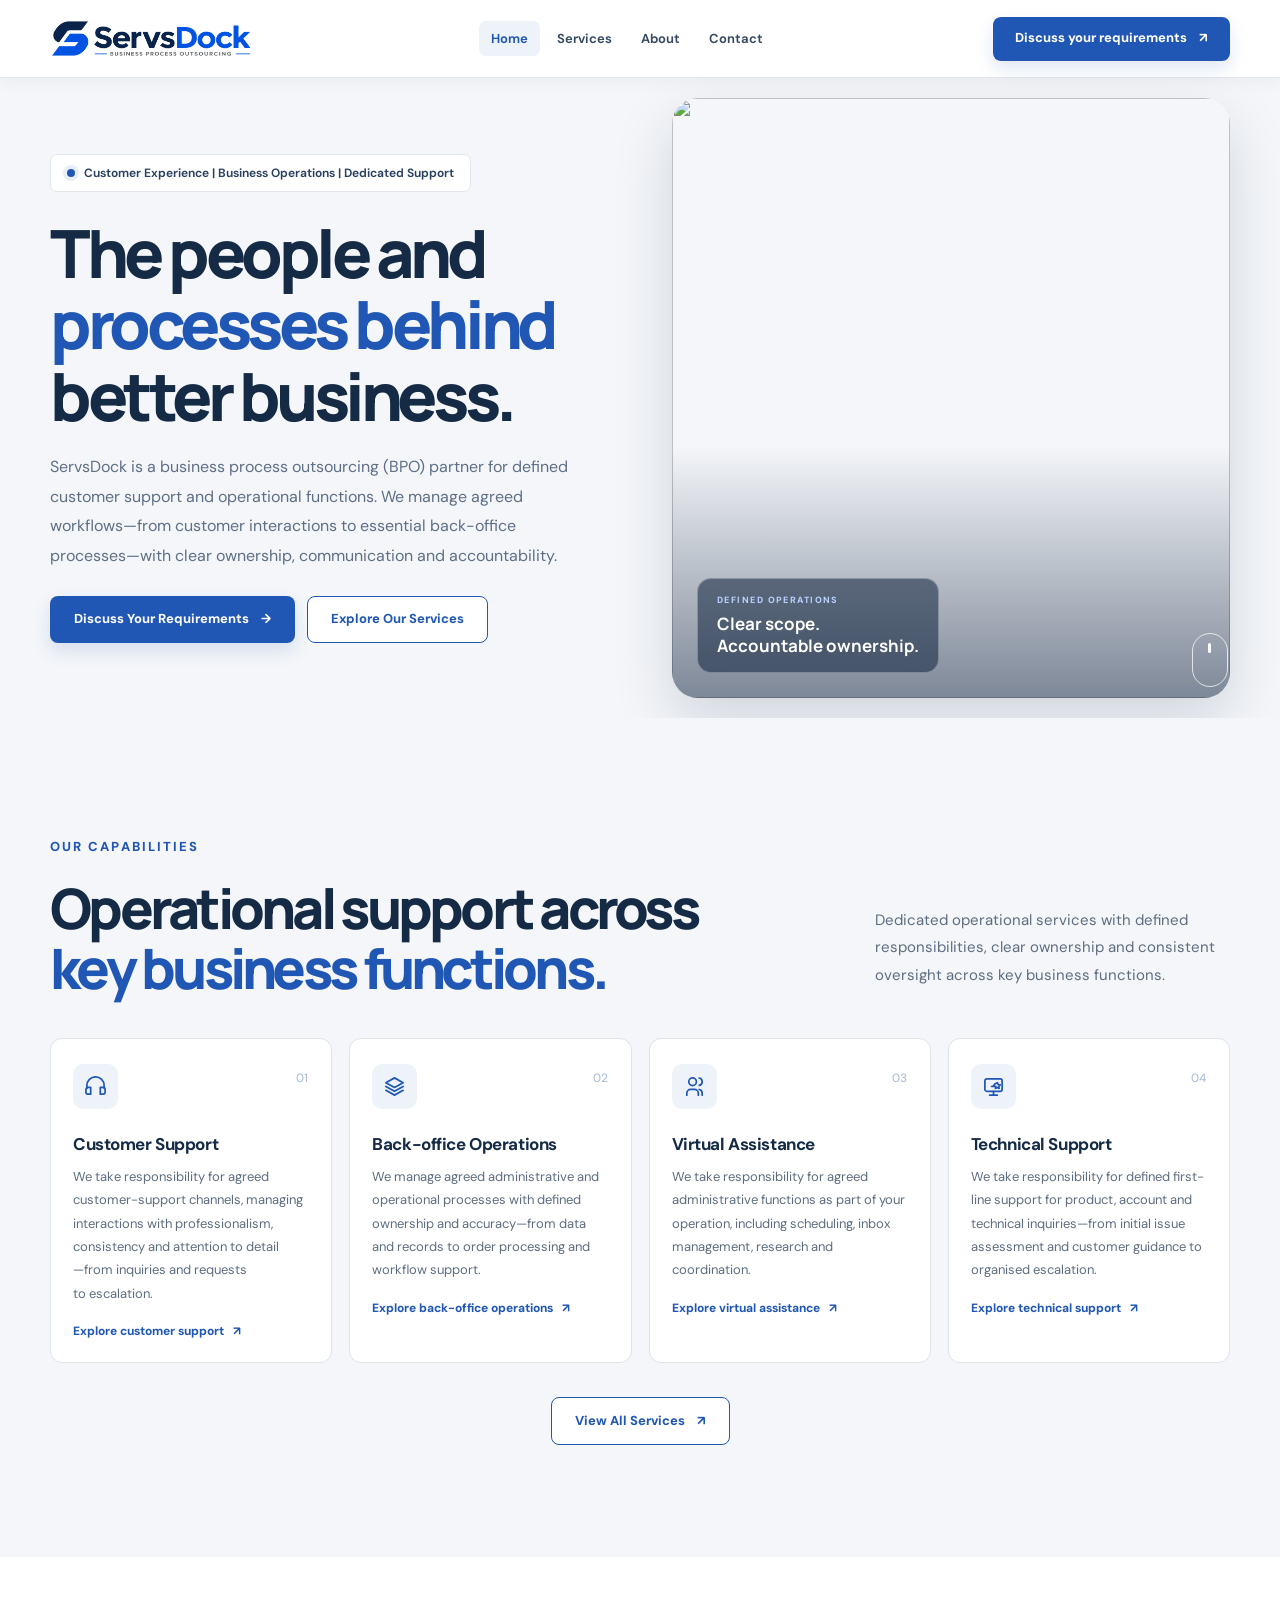
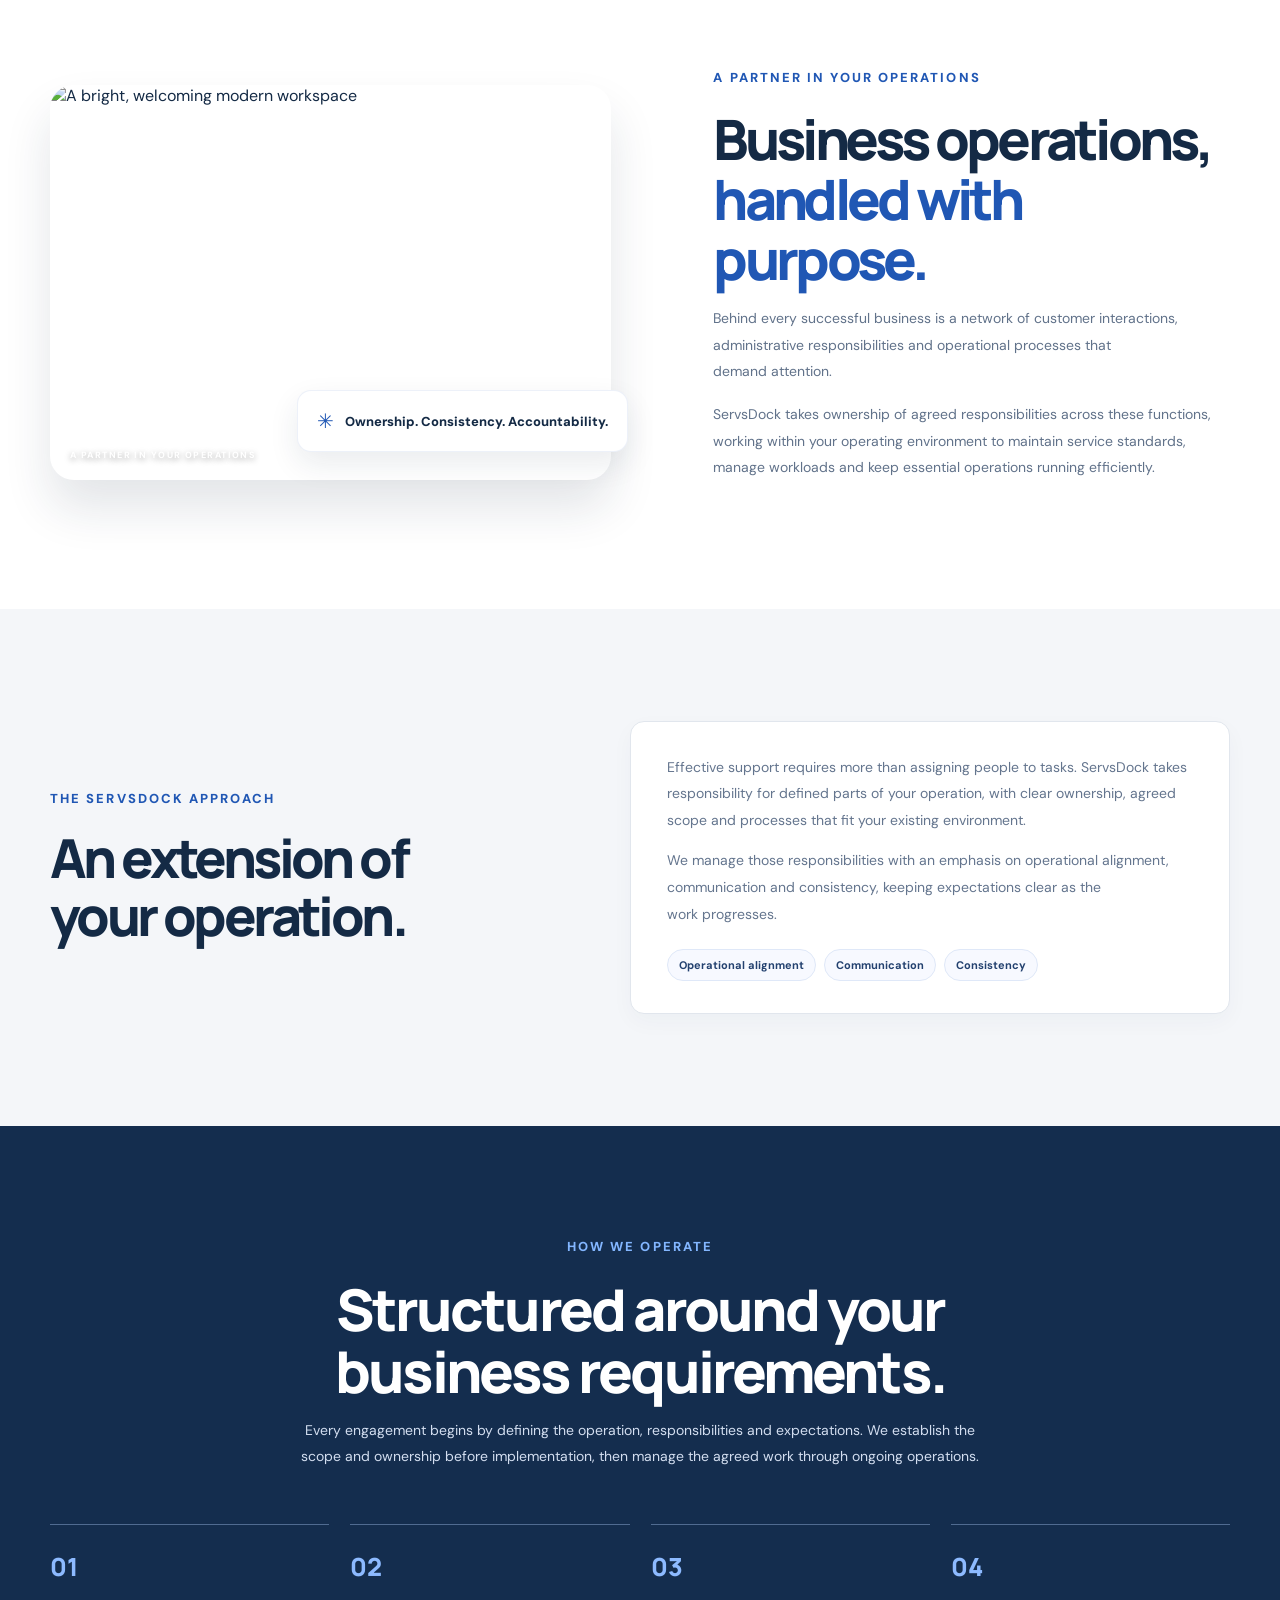
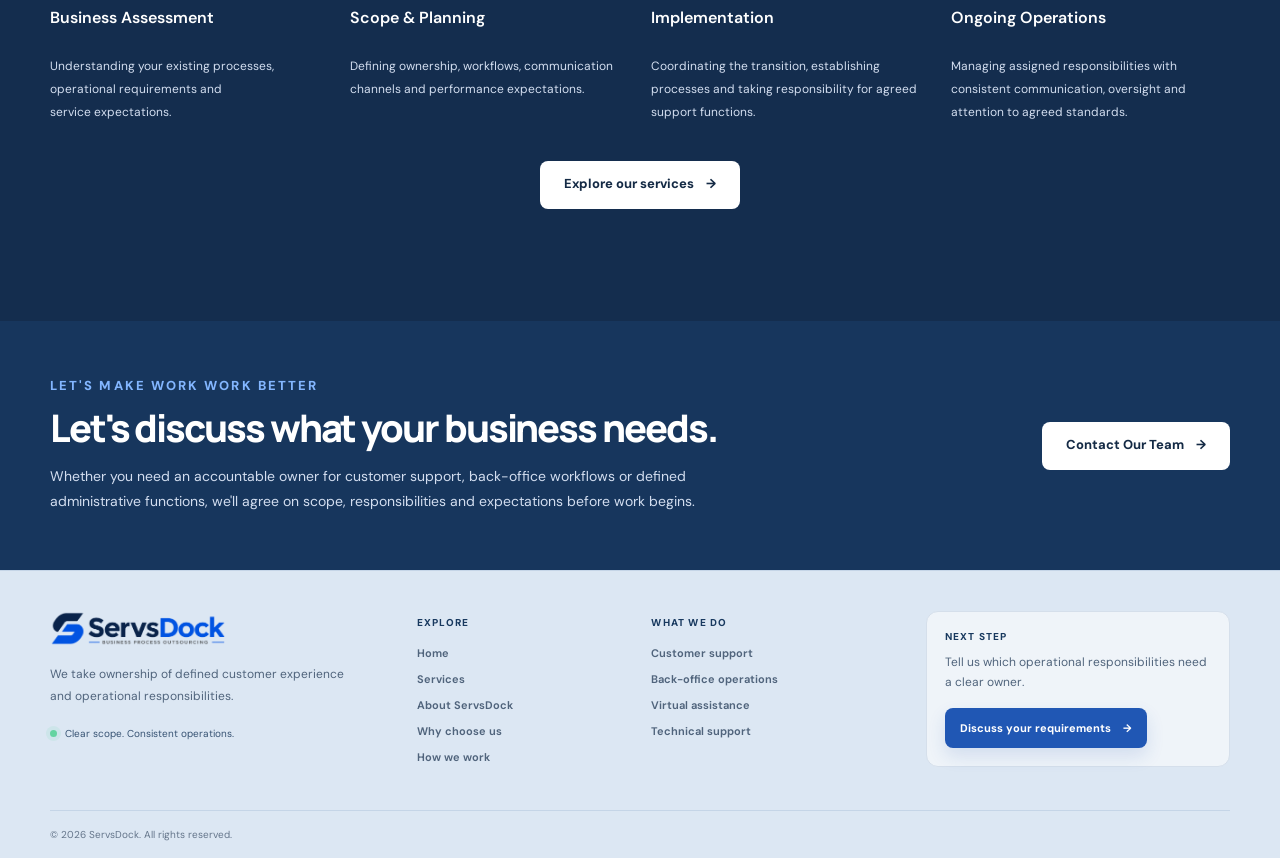
==== commit 8ed93935: "seo" ====
--- a/index.html
+++ b/index.html
@@ -5,11 +5,18 @@
     <meta name="viewport" content="width=device-width, initial-scale=1.0" />
     <meta
       name="description"
-      content="ServsDock delivers dedicated customer support and operational services that integrate with your business."
+      content="ServsDock manages customer support, back-office operations, virtual assistance and first-line technical support within a clearly defined scope."
     />
+    <meta property="og:type" content="website" />
+    <meta property="og:site_name" content="ServsDock" />
+    <meta property="og:title" content="Customer Support Outsourcing &amp; BPO | ServsDock" />
+    <meta property="og:description" content="Customer support and business operations managed to an agreed scope, with clear responsibilities and consistent oversight." />
+    <meta name="twitter:card" content="summary" />
+    <meta name="twitter:title" content="Customer Support Outsourcing &amp; BPO | ServsDock" />
+    <meta name="twitter:description" content="Customer support and business operations managed to an agreed scope, with clear responsibilities and consistent oversight." />
     <meta name="theme-color" content="#f4f6f9" />
     <link rel="stylesheet" href="src/style.css" />
-    <title>ServsDock — The people and processes behind better business</title>
+    <title>Customer Support Outsourcing &amp; BPO | ServsDock</title>
     <link rel="icon" type="image/png" href="public/favicon-192.png" sizes="192x192" />
   </head>
   <body>
@@ -44,7 +51,7 @@
             <p class="eyebrow-pill"><span></span>Customer Experience | Business Operations | Dedicated Support</p>
             <h1>The people and<br /><span>processes behind</span><br />better business.</h1>
             <p class="hero-description">
-              ServsDock takes responsibility for defined customer support and operational functions within your business. From managing customer interactions to handling essential back-office processes, we establish clear ownership, communication and accountability in day-to-day operations.
+              ServsDock is a business process outsourcing (BPO) partner for defined customer support and operational functions. We manage agreed workflows—from customer interactions to essential back-office processes—with clear ownership, communication and accountability.
             </p>
             <div class="hero-actions">
               <a class="button button-primary" href="contact.html#contact">Discuss Your Requirements <span aria-hidden="true">→</span></a>
